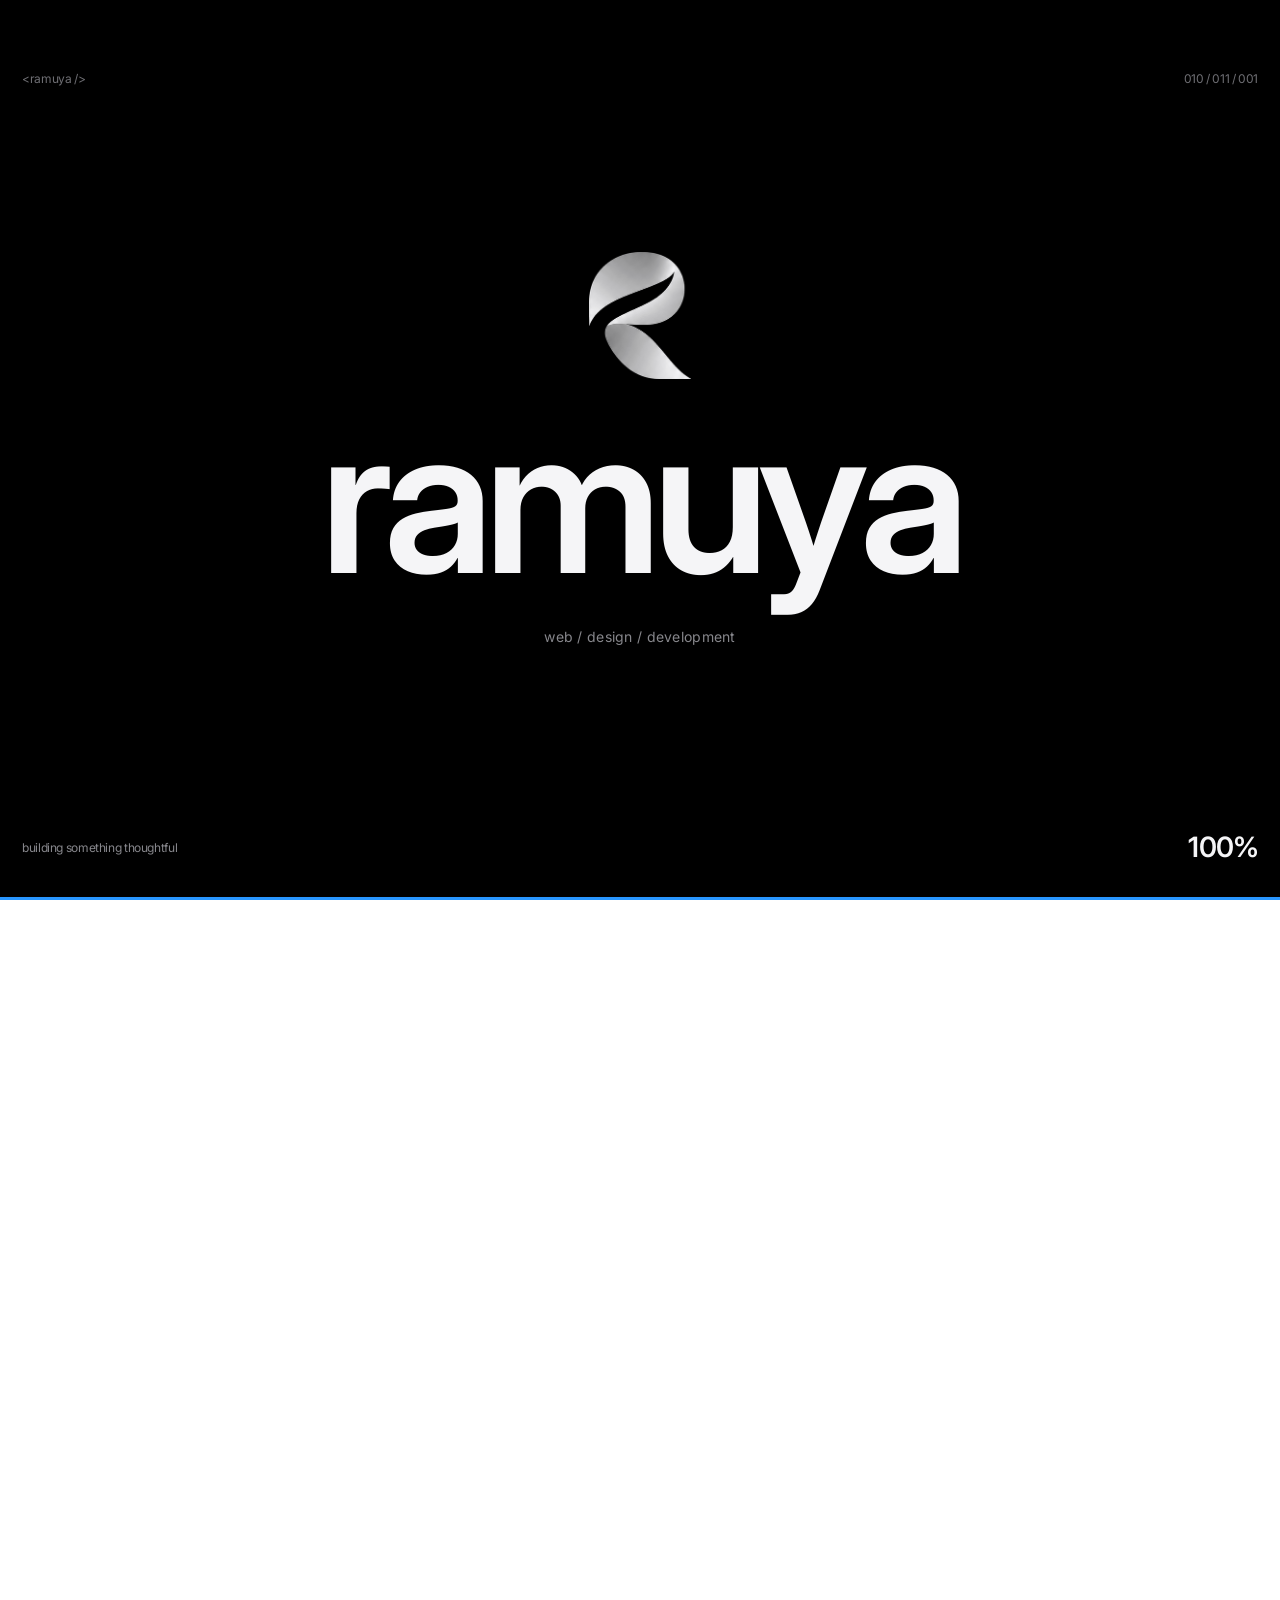
==== about.html @ 0b3c4e21 "Initial commit - RAMUYA" ====
<!DOCTYPE html>
<html lang="id">
<head>
  <meta charset="UTF-8">
  <meta name="viewport" content="width=device-width, initial-scale=1.0">
  <meta name="description" content="Ramuya — freelance web design untuk brand yang ingin tampil hangat, modern, dan berkesan.">
  <title>About — Ramuya</title>
  <link rel="preconnect" href="https://fonts.googleapis.com">
  <link rel="preconnect" href="https://fonts.gstatic.com" crossorigin>
  <!-- Font utama: SF Pro (bawaan perangkat Apple). Inter dipakai sebagai pengganti di perangkat lain -->
  <link href="https://fonts.googleapis.com/css2?family=Inter:wght@400;500;600;700&display=swap" rel="stylesheet">
  <link rel="stylesheet" href="assets/css/style.css">

  <!-- Brand icons + info untuk Google / media sosial -->
  <link rel="icon" href="assets/images/favicon.ico" sizes="48x48">
  <link rel="icon" type="image/png" sizes="48x48" href="assets/images/favicon-48.png">
  <link rel="icon" type="image/png" sizes="96x96" href="assets/images/favicon-96.png">
  <link rel="icon" type="image/png" sizes="192x192" href="assets/images/favicon-192.png">
  <link rel="apple-touch-icon" href="assets/images/apple-touch-icon.png">
  <meta name="theme-color" content="#000000">
  <meta property="og:site_name" content="Ramuya">
  <meta property="og:type" content="website">
  <meta property="og:image" content="https://ramuya.com/assets/images/ramuya-logo.png">
  <script type="application/ld+json">
  {
    "@context": "https://schema.org",
    "@type": "Organization",
    "name": "Ramuya",
    "url": "https://ramuya.com/",
    "logo": "https://ramuya.com/assets/images/ramuya-logo.png"
  }
  </script>
  <script src="assets/js/intro-check.js"></script>
</head>
<body>
  <header class="site-header">
    <div class="header-bar">
      <a class="logo" href="index.html" aria-label="Ramuya — home">
        <img class="logo-dark" src="assets/images/logo-lockup-dark.png" alt="Ramuya" width="305" height="96">
        <img class="logo-light" src="assets/images/logo-lockup-light.png" alt="" aria-hidden="true" width="305" height="96">
      </a>
      <nav class="nav">
        <a href="index.html">Home</a>
        <a href="services.html">Services</a>
        <a href="work.html">Work</a>
        <a href="about.html" class="active">About</a>
        <a href="contact.html">Contact</a>
        <a class="nav-cta" href="contact.html" data-whatsapp><span>Let's talk</span><i>→</i></a>
      </nav>
      <button class="menu-toggle" aria-label="Buka menu" aria-expanded="false"><span></span><span></span></button>
    </div>
  </header>

  <main>
    <section class="page-hero">
      <p class="eyebrow">about ramuya / notes</p>
      <h1 class="page-title">Design with<br><span class="grad">good energy.</span></h1>
      <p class="page-lead">Ramuya is the independent creative practice of Novan Mirza Arana Putro, focused on warm, expressive websites for small businesses, creators and ambitious ideas.</p>
    </section>

    <section class="product-strip" aria-label="Selected products">
      <div class="strip-row" data-dir="-1"><figure class="device browser "><div class="browser-bar"><i></i><i></i><i></i></div><img src="assets/images/nusatrail_desktop.png" alt="Nusa Trail" width="1901" height="923" onerror="this.closest('.device') ? this.closest('.device').remove() : this.remove()"></figure><figure class="device browser "><div class="browser-bar"><i></i><i></i><i></i></div><img src="assets/images/enviora_desktop.png" alt="Enviora" width="1897" height="927" onerror="this.closest('.device') ? this.closest('.device').remove() : this.remove()"></figure><figure class="device browser "><div class="browser-bar"><i></i><i></i><i></i></div><img src="assets/images/gracie_desktop.png" alt="Gracie Efata House" width="1901" height="925" onerror="this.closest('.device') ? this.closest('.device').remove() : this.remove()"></figure><figure class="device browser "><div class="browser-bar"><i></i><i></i><i></i></div><img src="assets/images/nusatrail_desktop.png" alt="Nusa Trail" width="1901" height="923" onerror="this.closest('.device') ? this.closest('.device').remove() : this.remove()"></figure><figure class="device browser "><div class="browser-bar"><i></i><i></i><i></i></div><img src="assets/images/enviora_desktop.png" alt="Enviora" width="1897" height="927" onerror="this.closest('.device') ? this.closest('.device').remove() : this.remove()"></figure><figure class="device browser "><div class="browser-bar"><i></i><i></i><i></i></div><img src="assets/images/gracie_desktop.png" alt="Gracie Efata House" width="1901" height="925" onerror="this.closest('.device') ? this.closest('.device').remove() : this.remove()"></figure></div>
      <div class="strip-row" data-dir="1"><figure class="device browser "><div class="browser-bar"><i></i><i></i><i></i></div><img src="assets/images/gracie_desktop.png" alt="Gracie Efata House" width="1901" height="925" onerror="this.closest('.device') ? this.closest('.device').remove() : this.remove()"></figure><figure class="device browser "><div class="browser-bar"><i></i><i></i><i></i></div><img src="assets/images/enviora_desktop.png" alt="Enviora" width="1897" height="927" onerror="this.closest('.device') ? this.closest('.device').remove() : this.remove()"></figure><figure class="device browser "><div class="browser-bar"><i></i><i></i><i></i></div><img src="assets/images/nusatrail_desktop.png" alt="Nusa Trail" width="1901" height="923" onerror="this.closest('.device') ? this.closest('.device').remove() : this.remove()"></figure><figure class="device browser "><div class="browser-bar"><i></i><i></i><i></i></div><img src="assets/images/gracie_desktop.png" alt="Gracie Efata House" width="1901" height="925" onerror="this.closest('.device') ? this.closest('.device').remove() : this.remove()"></figure><figure class="device browser "><div class="browser-bar"><i></i><i></i><i></i></div><img src="assets/images/enviora_desktop.png" alt="Enviora" width="1897" height="927" onerror="this.closest('.device') ? this.closest('.device').remove() : this.remove()"></figure><figure class="device browser "><div class="browser-bar"><i></i><i></i><i></i></div><img src="assets/images/nusatrail_desktop.png" alt="Nusa Trail" width="1901" height="923" onerror="this.closest('.device') ? this.closest('.device').remove() : this.remove()"></figure></div>
    </section>

    <section class="section about-story">
      <div class="about-photo reveal">
        <div class="portrait-placeholder"><span>R</span><small>creative practice<br>from Indonesia</small></div>
      </div>
      <div class="about-copy">
        <p class="eyebrow">01 / my philosophy</p>
        <h2 class="title">Soft doesn't mean<br><span class="grad">forgettable.</span></h2>
        <p data-split>I like websites with breathing room, beautiful type, tiny surprises and movement that has a reason to exist.</p>
        <p data-split>My work sits somewhere between editorial design and digital product — polished enough to feel premium, warm enough to feel personal.</p>
        <div class="signature">ramuya</div>
      </div>
    </section>

    <section class="section values">
      <h2 class="title center reveal">02 / little principles</h2>
      <div class="values-grid">
        <div class="value reveal"><span>01</span><h3>Less noise.</h3><p>Every element earns its place.</p></div>
        <div class="value reveal"><span>02</span><h3>More feeling.</h3><p>Design should create a tiny emotional reaction.</p></div>
        <div class="value reveal"><span>03</span><h3>Move with purpose.</h3><p>Animation should guide, surprise and delight.</p></div>
        <div class="value reveal"><span>04</span><h3>Stay human.</h3><p>Clear communication beats empty buzzwords.</p></div>
      </div>
    </section>

    <section class="ambient-section scene" data-scene="ambient">
      <div class="ambient-copy">
        <span class="eyebrow">a little more ramuya</span>
        <h2 class="title" data-split>Beautiful things<br><span class="grad">take a little movement.</span></h2>
      </div>
      <div class="ambient-stage">
        <div class="phone3d"><figure class="device phone "><img src="assets/images/nusatrail_mobile.jpeg" alt="Nusa Trail mobile" width="852" height="1599" onerror="this.closest('.device') ? this.closest('.device').remove() : this.remove()"></figure></div>
        <span class="chip chip-a">thoughtful</span><span class="chip chip-b">playful</span><span class="chip chip-c">made with care</span>
      </div>
    </section>
    <section class="cta-section">
      <p class="eyebrow">nice to meet you</p>
      <h2 class="cta-title" data-split>Have something<br><span class="grad">in mind?</span></h2>
      <a href="contact.html" data-whatsapp class="btn btn-dark">Say hello</a>
    </section>
  </main>

  <footer class="site-footer">
    <div class="footer-inner">
      <p class="footer-note">Thoughtful websites for brands, people, and ideas with something to say.</p>
      <div class="footer-cols">
        <div class="footer-column"><span class="footer-label">Explore</span><a href="index.html">Home</a><a href="services.html">Services</a><a href="work.html">Work</a><a href="about.html">About</a><a href="contact.html">Contact</a></div>
        <div class="footer-column"><span class="footer-label">Services</span><a href="services.html">Web Design</a><a href="services.html">Web Development</a><a href="services.html">Landing Pages</a><a href="services.html">UI/UX Direction</a></div>
        <div class="footer-column"><span class="footer-label">Say hello</span><a href="mailto:ramuya2026@gmail.com">ramuya2026@gmail.com</a><span>Bali, Indonesia</span><span>Working worldwide</span></div>
        <div class="footer-column"><span class="footer-label">Follow</span>
          <a href="https://www.instagram.com/ramuya.official/" target="_blank" rel="noopener">Instagram</a>
          <a href="https://www.linkedin.com/search/results/all/?keywords=Novan%20Mirza%20Arana%20Putro" target="_blank" rel="noopener">LinkedIn</a>
          <a href="https://github.com/NovanArana" target="_blank" rel="noopener">GitHub</a></div>
      </div>
      <div class="footer-bottom"><span>© 2026 Ramuya. All rights reserved.</span><span>made with intention · and a little code</span></div>
    </div>
  </footer>

  <script src="assets/js/vendor/gsap.min.js"></script>
  <script src="assets/js/vendor/ScrollTrigger.min.js"></script>
  <script src="assets/js/vendor/lenis.min.js"></script>
  <script src="assets/js/main.js"></script>
  <script src="assets/js/smooth-scroll.js"></script>
  <script src="assets/js/intro.js"></script>
  <script src="assets/js/motion.js"></script>
  <script src="assets/js/scroll-story.js"></script>
</body>
</html>
---- assets/css/style.css ----
/* =====================================================================
   RAMUYA — gaya "halaman produk Apple"
   =====================================================================
   Daftar isi
     1. Variabel (warna & font)         8. Scene beranda: hero, services, work, quote
     2. Dasar & tipografi               9. Scene bersama: ambient, cta, process (+ paket di akhir file)
     3. Tombol & link                  10. Halaman dalam: Services, Work, About, Contact
     4. Header & menu mobile           11. Halaman proyek
     5. Preloader                      12. Footer
     6. Mockup perangkat (device)      13. Animasi bantu & responsif
     7. Kerangka scene

   PALET (sama seperti halaman iPhone Apple)
     Putih #ffffff · abu terang #f5f5f7 · hitam #000000 / #1d1d1f
     Biru tombol #0071e3 · biru link #0066cc · biru terang (latar gelap) #2997ff
     Gradien khas untuk kata penting: biru → ungu → oranye (.grad)

   FONT
     SF Pro (font bawaan perangkat Apple). Di perangkat lain otomatis memakai Inter.
   ===================================================================== */


/* ---------------------------------------------------------------------
   1. VARIABEL
   --------------------------------------------------------------------- */
:root{
  --white:#ffffff;
  --gray:#f5f5f7;
  --gray-2:#e8e8ed;
  --line:#d2d2d7;
  --ink:#1d1d1f;             /* teks & judul di latar terang */
  --muted:#6e6e73;           /* teks pendukung */
  --black:#000000;
  --dark:#161617;            /* kartu di latar gelap */

  --blue:#0071e3;            /* tombol utama */
  --blue-hover:#0077ed;
  --link:#0066cc;            /* link teks */
  --blue-light:#2997ff;      /* link di latar gelap */

  --grad:linear-gradient(90deg,#2997ff 0%,#a259ff 52%,#ff7a45 100%);

  --font:-apple-system,BlinkMacSystemFont,"SF Pro Display","SF Pro Text","Inter","Helvetica Neue",Helvetica,Arial,sans-serif;

  --pad:max(22px,calc((100vw - 1240px) / 2));    /* margin kiri-kanan: konten maksimal 1240px, di tengah */
  --radius:28px;
  --ease:cubic-bezier(.16,1,.3,1);
}


/* ---------------------------------------------------------------------
   2. DASAR & TIPOGRAFI
   --------------------------------------------------------------------- */
*{box-sizing:border-box}
html{scroll-behavior:smooth}
html.story-on{scroll-behavior:auto}

body{margin:0;background:var(--white);color:var(--ink);font:400 17px/1.47 var(--font);letter-spacing:-.022em;
  -webkit-font-smoothing:antialiased;overflow-x:clip}
::selection{background:var(--blue);color:#fff}
a{color:inherit;text-decoration:none;-webkit-tap-highlight-color:transparent}
img{max-width:100%}
body.loader-active,body.nav-open{overflow:hidden!important}

.eyebrow,.mini-label{display:block;margin:0;font-size:14px;font-weight:600;letter-spacing:-.01em;color:var(--muted)}
.title,.page-title,.statement,.scene-title,.cta-title,.hero-title{margin:0;font-weight:600;color:var(--ink);letter-spacing:-.035em;line-height:1.04}
.title{font-size:clamp(2.4rem,5.2vw,4.5rem)}
.page-title{font-size:clamp(3rem,7.6vw,6.5rem)}
.scene-title{font-size:clamp(2.2rem,4.6vw,3.8rem)}
.center{text-align:center}

/* Kata bergradien (biru → ungu → oranye) */
.grad{background:var(--grad);-webkit-background-clip:text;background-clip:text;-webkit-text-fill-color:transparent;color:transparent}
.grad .word-in,.grad.word-in{background:var(--grad);-webkit-background-clip:text;background-clip:text;-webkit-text-fill-color:transparent}

/* Pemecah kata (dibuat oleh scroll-story.js) */
.word{display:inline-block}
.word-in{display:inline-block;will-change:transform}
.is-mask .word{overflow:hidden;vertical-align:top;padding-bottom:.12em;margin-bottom:-.12em}

.section{padding:100px var(--pad)}
.page-lead{max-width:640px;margin:22px auto 0;font-size:clamp(1.1rem,1.6vw,1.4rem);line-height:1.4;color:var(--muted);letter-spacing:-.016em}


/* ---------------------------------------------------------------------
   3. TOMBOL & LINK
   --------------------------------------------------------------------- */
.btn{display:inline-flex;align-items:center;justify-content:center;padding:12px 24px;border:1px solid var(--blue);border-radius:980px;
  background:transparent;color:var(--blue);font:400 17px/1.2 var(--font);letter-spacing:-.022em;cursor:pointer;
  transition:background .3s,color .3s,border-color .3s}
.btn:hover{background:var(--blue);color:#fff}
.btn-dark{background:var(--blue);border-color:var(--blue);color:#fff}
.btn-dark:hover{background:var(--blue-hover);border-color:var(--blue-hover)}

.text-link{display:inline-flex;align-items:center;gap:4px;font-size:17px;color:var(--link);letter-spacing:-.022em}
.text-link:after{content:"›";font-size:1.25em;line-height:1;transition:transform .3s var(--ease)}
.text-link:hover{text-decoration:underline}
.text-link:hover:after{transform:translateX(3px)}
.scene-hero .hero-statement .text-link,.scene-services .text-link{color:var(--blue-light)}


/* ---------------------------------------------------------------------
   4. HEADER — navbar melayang (pill) bergaya kaca
   - Logo asli (2 versi: gelap & terang) bertukar otomatis mengikuti latar
   - Penanda "pill" mengikuti link yang di-hover (digerakkan GSAP, motion.js)
   - Mengecil saat scroll; tema gelap/terang diatur scroll-story.js (class .on-dark)
   --------------------------------------------------------------------- */
.site-header{position:fixed;top:0;left:0;right:0;z-index:900;display:flex;justify-content:center;padding-top:14px;pointer-events:none}
.header-bar{position:relative;isolation:isolate;pointer-events:auto;display:flex;align-items:center;justify-content:space-between;gap:34px;
  width:min(1040px,calc(100vw - 32px));height:58px;padding:0 10px 0 24px;border-radius:980px;
  transition:width .7s var(--ease),height .7s var(--ease)}
.header-bar:before{content:"";position:absolute;inset:0;z-index:-1;border-radius:inherit;background:rgba(255,255,255,.72);
  -webkit-backdrop-filter:saturate(180%) blur(24px);backdrop-filter:saturate(180%) blur(24px);
  box-shadow:0 0 0 1px rgba(0,0,0,.06),0 14px 44px -14px rgba(0,0,0,.2);transition:background .5s,box-shadow .5s}
.header-bar.is-compact{width:min(840px,calc(100vw - 32px));height:50px}
.on-dark .header-bar:before{background:rgba(28,28,30,.62);box-shadow:0 0 0 1px rgba(255,255,255,.12),0 14px 44px -14px rgba(0,0,0,.7)}

.logo{position:relative;display:block;flex:none;height:28px}
.logo img{display:block;height:100%;width:auto;transition:opacity .45s}
.logo .logo-light{position:absolute;left:0;top:0;opacity:0}
.on-dark .logo-dark{opacity:0}
.on-dark .logo-light{opacity:1}

.nav{position:relative;display:flex;align-items:center;gap:2px}
.nav a:not(.nav-cta){position:relative;z-index:1;padding:8px 16px;font-size:14px;font-weight:500;letter-spacing:-.01em;color:var(--ink);opacity:.68;transition:opacity .3s,color .5s}
.nav a:not(.nav-cta):hover,.nav a.active{opacity:1}
.on-dark .nav a:not(.nav-cta){color:#f5f5f7}
.nav-pill{position:absolute;left:0;top:0;z-index:0;border-radius:980px;background:rgba(0,0,0,.07);opacity:0;pointer-events:none;transition:background .5s}
.on-dark .nav-pill{background:rgba(255,255,255,.14)}
.nav .nav-cta{display:inline-flex;align-items:center;gap:8px;margin-left:12px;padding:10px 18px 10px 20px;border-radius:980px;background:var(--ink);color:#fff;
  font-size:14px;font-weight:500;letter-spacing:-.01em;transition:background .4s,color .4s}
.nav .nav-cta i{display:inline-block;font-style:normal;transition:transform .4s var(--ease)}
.nav .nav-cta:hover{background:var(--blue)}
.nav .nav-cta:hover i{transform:translateX(4px)}
.on-dark .nav .nav-cta{background:#fff;color:#000}
.on-dark .nav .nav-cta:hover{background:var(--blue);color:#fff}

.menu-toggle{display:none;width:44px;height:44px;border:0;background:none;cursor:pointer}
.menu-toggle span{display:block;width:20px;height:1.5px;margin:6px auto;background:var(--ink);transition:transform .4s var(--ease),background .4s}
.on-dark .menu-toggle span{background:#f5f5f7}


/* ---------------------------------------------------------------------
   5. PRELOADER (markup dibuat intro.js; animasi oleh GSAP)
   --------------------------------------------------------------------- */
html[data-intro="on"] body > *:not(.cinematic-loader):not(script){visibility:hidden}

.cinematic-loader{position:fixed;inset:0;z-index:999999;width:100vw;height:100dvh;overflow:hidden;display:grid;place-items:center;background:var(--black);color:#f5f5f7}
.loader-center{position:absolute;inset:0;display:flex;flex-direction:column;align-items:center;justify-content:center;text-align:center}
.loader-word{display:flex;justify-content:center;width:max-content;white-space:nowrap;font-size:clamp(4rem,16vw,13rem);font-weight:600;line-height:1;letter-spacing:-.05em}
.loader-word .letter{display:inline-block;opacity:0}
.loader-sub{margin-top:26px;font-size:14px;letter-spacing:.02em;color:#86868b}
.loader-code{position:absolute;top:70px;font-size:12px;color:#6e6e73}
.code-a{left:var(--pad)}
.code-b{right:var(--pad)}
.loader-bottom{position:absolute;left:var(--pad);right:var(--pad);bottom:32px;z-index:4;display:flex;justify-content:space-between;align-items:center;font-size:12px;color:#86868b}
.loader-bottom strong{font-size:28px;font-weight:600;color:#f5f5f7;letter-spacing:-.03em}
.loader-bottom strong i{font-style:normal}
.loader-progress{position:absolute;left:0;right:0;bottom:0;height:3px;background:rgba(255,255,255,.12)}
.loader-progress span{display:block;width:0;height:100%;background:var(--blue-light)}

/* Transisi pindah halaman (digerakkan GSAP di motion.js) */
.page-wipe{position:fixed;left:0;right:0;top:100%;height:100%;z-index:9999;display:grid;place-items:center;background:var(--black);pointer-events:none}
.page-wipe span{font-size:clamp(2.6rem,7vw,5.5rem);font-weight:600;letter-spacing:-.05em;color:#f5f5f7}
html.vz-arriving body:before{content:"";position:fixed;inset:0;z-index:9998;background:var(--black)}


/* ---------------------------------------------------------------------
   6. MOCKUP PERANGKAT (produk jadi)
   --------------------------------------------------------------------- */
.device{position:absolute;margin:0}
.browser{overflow:hidden;background:#fff;border-radius:14px;box-shadow:0 0 0 1px rgba(0,0,0,.12),0 40px 80px -30px rgba(0,0,0,.45)}
.browser-bar{display:flex;align-items:center;gap:6px;height:26px;padding:0 12px;background:#ececee;font-size:10px;color:#86868b;white-space:nowrap;overflow:hidden}
.browser-bar i{flex:none;width:8px;height:8px;border-radius:50%;background:#c7c7cc}
.browser-bar span{margin-left:10px}
.browser img{display:block;width:100%;height:auto}
.phone{padding:6px;background:#1d1d1f;border-radius:34px;box-shadow:0 0 0 1.5px #3a3a3c,0 40px 80px -30px rgba(0,0,0,.6)}
.phone img{display:block;width:100%;height:auto;border-radius:28px}


/* ---------------------------------------------------------------------
   7. KERANGKA SCENE (aktif saat <html class="story-on">)
   Tanpa itu, semua scene tampil sebagai bagian biasa yang ditumpuk ke bawah.
   --------------------------------------------------------------------- */
.scene{position:relative}
.story-on .scene{height:100vh;height:100svh;overflow:hidden}
.scene-head{display:flex;justify-content:space-between;align-items:flex-end;gap:20px;padding:84px var(--pad) 0}
.scene-head .eyebrow{margin-bottom:6px}


/* ---------------------------------------------------------------------
   8. SCENE BERANDA
   --------------------------------------------------------------------- */

/* ---- Hero: teks di kiri, mockup produk jadi di kanan ---- */
.scene-hero{background:var(--white);display:grid;grid-template-columns:minmax(0,.95fr) minmax(0,1.05fr);align-items:center;gap:2vw;padding:96px var(--pad) 24px}
.hero-copy-wrap{position:relative;z-index:3;text-align:left;container-type:inline-size}   /* cqw = lebar kolom teks, supaya judul tidak patah baris */
.hero-copy-wrap .eyebrow{color:#bf4800}
.hero-title{margin:14px 0 0;font-size:clamp(2.4rem,min(12.4cqw,11vh),6rem);letter-spacing:-.045em;line-height:1.02}
.hero-title .line{display:block}
.hero-sub{max-width:520px;margin:22px 0 0;font-size:clamp(1.05rem,1.4vw,1.3rem);line-height:1.4;color:var(--muted);letter-spacing:-.016em}
.hero-actions{display:flex;align-items:center;gap:26px;margin-top:30px}

.hero-stage{position:relative;z-index:2;height:min(68vh,640px)}
.dv-right{width:50%;right:0;top:0;z-index:1}
.dv-left{width:46%;left:0;top:47%;z-index:1}
.dv-main{width:68%;left:17%;top:17%;z-index:3}
.dv-phone-1{width:15%;left:4%;top:60%;z-index:4}
.dv-phone-2{width:14%;right:4%;top:64%;z-index:4}

.hero-dim{display:none}
.story-on .hero-dim{display:block;position:absolute;inset:0;z-index:5;background:var(--black);opacity:0;pointer-events:none}
.hero-statement{grid-column:1 / -1;padding:90px 0;background:var(--black);color:#f5f5f7;text-align:center}
.story-on .hero-statement{position:absolute;inset:0;z-index:6;display:flex;flex-direction:column;align-items:center;justify-content:center;background:none;visibility:hidden}
.hero-statement .eyebrow{color:#86868b}
.statement{margin:14px 0 0;font-size:clamp(3rem,8vw,7rem);letter-spacing:-.045em;color:#f5f5f7}
.statement-sub{max-width:600px;margin:26px auto 22px;font-size:clamp(1.05rem,1.6vw,1.4rem);line-height:1.4;color:#a1a1a6;letter-spacing:-.016em}

/* ---- Ticker ---- */
.marquee-section{position:relative;z-index:2;overflow:hidden;margin-top:-1px;background:var(--black)}   /* -1px: menutup celah sub-piksel dengan bagian hitam di atasnya */
.marquee{white-space:nowrap;padding:34px 0;font-size:clamp(2.4rem,5vw,4.4rem);font-weight:600;letter-spacing:-.04em;color:#3a3a3c}
.marquee div{display:inline-block}
html:not(.story-on) .marquee div{animation:marquee 30s linear infinite}
.marquee i{margin:0 .4em;font-style:normal;color:var(--blue-light)}

/* ---- Services: kartu bergeser horizontal ---- */
.scene-services{background:var(--black);color:#f5f5f7}
.scene-services .scene-title{color:#f5f5f7}
.story-on .scene-services{display:flex;flex-direction:column}
.h-track{display:flex;gap:22px;padding:34px var(--pad) 28px;overflow-x:auto}
.story-on .h-track{flex:1;overflow:visible;width:max-content;padding-bottom:20px;will-change:transform}
.h-card{position:relative;overflow:hidden;flex:0 0 min(78vw,520px);min-height:420px;padding:34px 34px 0;border-radius:var(--radius);background:var(--dark);color:#f5f5f7;
  display:flex;flex-direction:column;isolation:isolate}
.story-on .h-card{height:100%;min-height:0}
.h-card:before{content:"";position:absolute;inset:0;z-index:-1;opacity:.9;transition:opacity .5s}
.c-blue:before{background:radial-gradient(120% 80% at 100% 0%,rgba(41,151,255,.55),transparent 60%)}
.c-purple:before{background:radial-gradient(120% 80% at 100% 0%,rgba(162,89,255,.55),transparent 60%)}
.c-orange:before{background:radial-gradient(120% 80% at 100% 0%,rgba(255,122,69,.5),transparent 60%)}
.c-green:before{background:radial-gradient(120% 80% at 100% 0%,rgba(52,199,89,.45),transparent 60%)}
.h-card .num{font-size:14px;font-weight:600;color:#86868b}
.h-card h3{margin:10px 0 12px;font-size:clamp(2rem,3.4vw,3rem);font-weight:600;letter-spacing:-.035em;line-height:1.05}
.h-card p{max-width:380px;margin:0;font-size:17px;line-height:1.4;color:#a1a1a6}
.h-img{position:absolute;right:-8%;bottom:-6%;width:78%;height:auto;border-radius:18px 0 0 0;box-shadow:0 30px 60px -20px rgba(0,0,0,.7)}
.h-portrait{width:46%;right:8%;border-radius:18px 18px 0 0}
.h-card:hover:before{opacity:1}
.h-progress{display:none}
.story-on .h-progress{display:block;height:3px;margin:0 var(--pad) 32px;background:#2c2c2e;border-radius:3px;overflow:hidden}
.h-progress span{display:block;height:100%;background:#f5f5f7;transform:scaleX(0);transform-origin:0 50%}

/* ---- Work: proyek berganti satu per satu ---- */
.scene-work{background:var(--gray)}
.work-copy,.work-visuals{position:relative}
.work-text{padding:40px var(--pad) 10px}
.work-index{font-size:14px;font-weight:600;color:var(--muted)}
.work-text h2{margin:8px 0 6px;font-size:clamp(2.6rem,5.6vw,5rem);font-weight:600;letter-spacing:-.04em;line-height:1.02}
.work-text p{margin:0 0 14px;font-size:clamp(1.05rem,1.5vw,1.3rem);color:var(--muted)}
.work-visual{position:relative;margin:0 var(--pad) 50px;height:420px}
.fallback{position:absolute;inset:0;border-radius:var(--radius);display:grid;place-items:center;font-size:clamp(3rem,10vw,8rem);font-weight:600;letter-spacing:-.05em;color:#fff}
.work-visual .device ~ .fallback{display:none}          /* tampil hanya kalau gambar proyek tidak ada */
.g-blue{background:linear-gradient(135deg,#2997ff,#5e5ce6)}
.g-green{background:linear-gradient(135deg,#34c759,#00a3a3)}
.g-orange{background:linear-gradient(135deg,#ff9f0a,#ff453a)}
.g-purple{background:linear-gradient(135deg,#bf5af2,#ff375f)}
.wv-desk{width:min(64vw,880px,calc((100svh - 476px) * 2.05));left:0;right:0;margin:0 auto;top:0}   /* lebar ikut tinggi layar: mockup tidak pernah melewati batas bawah */
.wv-phone{width:min(12vw,170px,calc((100svh - 476px) * .42));left:calc(50% - min(34vw,470px));top:auto;bottom:0}
.work-dots{display:flex;gap:8px;justify-content:center;padding-bottom:30px}
.work-dots i{width:8px;height:8px;border-radius:8px;background:#c7c7cc;transition:background .3s,width .3s}
.work-dots i.on{width:28px;background:var(--ink)}

.story-on .work-copy{position:absolute;left:0;right:0;top:120px;height:230px}
.story-on .work-text{position:absolute;left:0;right:0;top:0;opacity:0;visibility:hidden}
.story-on .work-visuals{position:absolute;left:0;right:0;top:340px;bottom:110px}   /* bottom = jarak ke batas bawah scene (ke section Good design) */
.story-on .work-visual{position:absolute;inset:0;margin:0;height:auto;opacity:0}
.story-on .work-dots{position:absolute;left:0;right:0;bottom:0;padding:0 0 28px}

/* ---- Quote ---- */
.scene-quote{background:var(--black);color:#f5f5f7}
.story-on .scene-quote{display:flex;align-items:center;justify-content:center}
.quote-inner{width:100%;padding:100px var(--pad);text-align:center}
.scene-quote blockquote{margin:0 auto;max-width:1100px;font-size:clamp(3rem,8vw,7.4rem);font-weight:600;letter-spacing:-.045em;line-height:1.02;color:#f5f5f7}


/* ---------------------------------------------------------------------
   9. SCENE BERSAMA
   --------------------------------------------------------------------- */
/* ---- Ambient: phone 3D + chip melayang ---- */
.ambient-section{display:grid;grid-template-columns:1fr 1fr;gap:5vw;align-items:center;padding:100px var(--pad);background:var(--black);color:#f5f5f7}
.story-on .ambient-section{padding-top:96px;padding-bottom:40px}
.ambient-section .title{color:#f5f5f7;margin-top:10px}
.ambient-stage{position:relative;height:min(62vh,560px);display:grid;place-items:center;perspective:1400px}
.phone3d{position:relative;width:min(21vw,250px);transform-style:preserve-3d}
.phone3d .device{position:relative}
.chip{position:absolute;padding:10px 18px;border-radius:980px;background:rgba(255,255,255,.12);backdrop-filter:blur(16px);-webkit-backdrop-filter:blur(16px);
  border:1px solid rgba(255,255,255,.18);font-size:15px;font-weight:500;color:#f5f5f7;white-space:nowrap}
.chip-a{top:12%;left:8%}
.chip-b{right:6%;top:34%}
.chip-c{bottom:12%;left:16%}

/* ---- CTA ---- */
.cta-section{padding:150px var(--pad) 130px;background:var(--white);text-align:center}
.cta-title{margin:12px 0 34px;font-size:clamp(3.2rem,9.5vw,9rem);letter-spacing:-.05em;line-height:1}
.cta-section .btn{font-size:19px;padding:14px 30px}

/* ---- Process (halaman Services) ---- */
.process{padding:100px var(--pad);background:var(--gray);text-align:center}
.story-on .process{display:flex;flex-direction:column;justify-content:center;padding-top:96px;padding-bottom:40px}
.process-head .title{margin-top:10px}
.process-grid{display:grid;grid-template-columns:repeat(4,1fr);gap:18px;margin-top:44px;text-align:left}
.process-card{min-height:250px;padding:28px;border-radius:var(--radius);background:var(--white);display:flex;flex-direction:column}
.process-card span{font-size:14px;font-weight:600;color:var(--muted)}
.process-card h3{margin:auto 0 8px;font-size:2rem;font-weight:600;letter-spacing:-.035em}
.process-card p{margin:0;font-size:15px;line-height:1.45;color:var(--muted)}


/* ---------------------------------------------------------------------
   10. HALAMAN DALAM
   --------------------------------------------------------------------- */
.page-hero{padding:150px var(--pad) 70px;text-align:center}
.page-hero .eyebrow{color:#bf4800}
.contact-hero{padding-bottom:20px}

/* Strip produk: dua baris mockup bergeser berlawanan arah saat scroll */
.product-strip{overflow:hidden;padding:20px 0 40px;background:var(--gray)}
.strip-row{display:flex;gap:22px;width:max-content;padding:11px var(--pad);will-change:transform}
.strip-row .device{position:relative;flex:0 0 min(34vw,460px)}

/* Services: kartu detail */
.service-detail{background:var(--white)}
.detail-list{display:grid;gap:18px;max-width:1040px;margin:0 auto}
.detail-card{padding:44px 48px;border-radius:var(--radius);background:var(--gray);display:grid;grid-template-columns:70px 1fr;column-gap:10px}
.detail-card .di-num{grid-row:1 / 4;font-size:14px;font-weight:600;color:var(--muted);padding-top:14px}
.detail-card h2{margin:0 0 12px;font-size:clamp(2rem,4vw,3.2rem);font-weight:600;letter-spacing:-.04em;line-height:1.05}
.detail-card p{max-width:560px;margin:0;font-size:clamp(1.05rem,1.5vw,1.25rem);line-height:1.45;color:var(--muted)}
.detail-card ul{display:flex;flex-wrap:wrap;gap:8px;margin:22px 0 0;padding:0;list-style:none}
.detail-card li{padding:7px 14px;border-radius:980px;background:var(--white);font-size:14px;color:var(--ink)}

/* Work: filter + grid kartu */
.portfolio{padding-top:30px}
.portfolio-filter{display:flex;flex-wrap:wrap;justify-content:center;gap:10px;margin-bottom:46px}
.portfolio-filter button{padding:9px 20px;border:0;border-radius:980px;background:var(--gray);cursor:pointer;font:400 15px var(--font);letter-spacing:-.016em;color:var(--ink);transition:background .3s,color .3s}
.portfolio-filter button:hover{background:var(--gray-2)}
.portfolio-filter button.active{background:var(--ink);color:#fff}
.work-grid{display:grid;grid-template-columns:1fr 1fr;gap:34px 22px}
.work-item{display:block}
.work-media{position:relative;overflow:hidden;aspect-ratio:4 / 3;border-radius:var(--radius);display:grid;place-items:center}
.work-media img{position:absolute;inset:0;width:100%;height:100%;object-fit:cover;object-position:top center}
.work-media img + .project-word{display:none}
.project-word{font-size:clamp(3rem,8vw,7rem);font-weight:600;letter-spacing:-.05em;color:#fff}
.work-caption{display:flex;justify-content:space-between;align-items:baseline;gap:14px;padding:14px 6px 0}
.work-name{font-size:21px;font-weight:600;letter-spacing:-.03em}
.work-type{font-size:15px;color:var(--muted);text-align:right}
.work-item.is-hidden{display:none}

/* About */
.about-story{display:grid;grid-template-columns:.9fr 1.1fr;gap:6vw;align-items:center}
.portrait-placeholder{position:relative;display:grid;place-items:center;aspect-ratio:4 / 5;border-radius:var(--radius);overflow:hidden;
  background:linear-gradient(135deg,#2997ff,#a259ff 55%,#ff7a45)}
.portrait-placeholder span{font-size:clamp(7rem,16vw,13rem);font-weight:600;letter-spacing:-.06em;color:rgba(255,255,255,.95)}
.portrait-placeholder small{position:absolute;left:24px;bottom:22px;font-size:13px;line-height:1.4;color:rgba(255,255,255,.85)}
.about-copy .title{margin:10px 0 24px}
.about-copy p:not(.eyebrow){max-width:520px;font-size:clamp(1.1rem,1.6vw,1.35rem);line-height:1.45;color:var(--muted)}
.signature{margin-top:30px;font-size:2rem;font-weight:600;letter-spacing:-.05em}
.values{background:var(--gray)}
.values .title{margin-bottom:40px}
.values-grid{display:grid;grid-template-columns:repeat(4,1fr);gap:18px}
.value{min-height:240px;padding:28px;border-radius:var(--radius);background:var(--white);display:flex;flex-direction:column}
.value span{font-size:14px;font-weight:600;color:var(--muted)}
.value h3{margin:auto 0 8px;font-size:1.9rem;font-weight:600;letter-spacing:-.035em;line-height:1.08}
.value p{margin:0;font-size:15px;color:var(--muted)}

/* Contact */
.contact-wrap{display:grid;grid-template-columns:1.3fr .7fr;gap:30px;align-items:start;padding-top:50px}
.contact-form{display:flex;flex-direction:column;gap:22px;padding:40px;border-radius:var(--radius);background:var(--gray)}
.contact-form label{font-size:14px;font-weight:600;color:var(--muted)}
.contact-form input,.contact-form textarea,.contact-form select{display:block;width:100%;margin-top:8px;padding:14px 16px;border:1px solid transparent;border-radius:14px;outline:0;
  background:var(--white);font:400 17px var(--font);letter-spacing:-.022em;color:var(--ink);transition:border-color .3s,box-shadow .3s}
.contact-form textarea{min-height:140px;resize:vertical}
.contact-form input:focus,.contact-form textarea:focus,.contact-form select:focus{border-color:var(--blue);box-shadow:0 0 0 4px rgba(0,113,227,.18)}
.contact-form .btn{align-self:flex-start}
.contact-form button[disabled]{opacity:.55;cursor:wait}
.form-status{min-height:20px;font-size:14px;color:var(--ink)}
.form-status.is-error{color:#d70015}
.form-status a{color:var(--link);text-decoration:underline}
.contact-aside{display:flex;flex-direction:column;gap:18px}
.contact-aside>div{padding:26px 28px;border-radius:var(--radius);background:var(--gray)}
.contact-aside .mini-label{margin-bottom:6px}
.contact-aside a,.contact-aside p{margin:0;font-size:1.35rem;font-weight:600;letter-spacing:-.03em;line-height:1.3}
.contact-aside a{color:var(--link)}
.contact-aside a:hover{text-decoration:underline}
.contact-aside em{font-style:normal;color:var(--muted)}


/* ---------------------------------------------------------------------
   11. HALAMAN PROYEK
   --------------------------------------------------------------------- */
.project-hero{padding:150px var(--pad) 40px;text-align:center}
.project-hero .eyebrow{color:#bf4800}
.project-hero .hero-actions{margin-top:30px}
.project-info{display:grid;grid-template-columns:repeat(3,1fr);gap:0;max-width:880px;margin:54px auto 0;text-align:left;border-top:1px solid var(--line)}
.project-info>div{padding:20px 22px;border-right:1px solid var(--line)}
.project-info>div:last-child{border-right:0}
.project-info dt{margin-bottom:4px;font-size:13px;font-weight:600;color:var(--muted)}
.project-info dd{margin:0;font-size:17px;font-weight:500;letter-spacing:-.022em}

.project-preview{position:relative;height:min(52vw,720px);margin:10px var(--pad) 70px;background:var(--gray);border-radius:var(--radius);overflow:hidden}
.pv-desk{width:min(68%,860px);left:0;right:0;margin:0 auto;top:9%}
.pv-mob{width:min(15%,190px);right:8%;bottom:-8%}
.project-body{display:grid;grid-template-columns:.7fr 1.3fr;gap:5vw;padding-top:40px}
.project-detail-aside{font-size:14px;font-weight:600;line-height:1.7;color:var(--muted)}
.project-detail-copy .title{margin-bottom:26px}
.project-detail-copy p{max-width:640px;font-size:clamp(1.05rem,1.5vw,1.25rem);line-height:1.5;color:var(--muted)}
.project-detail-copy p strong{color:var(--ink)}
.project-highlights{display:grid;grid-template-columns:1fr 1fr;gap:14px;margin:32px 0 0;padding:0;list-style:none}
.project-highlights li{padding:24px;border-radius:22px;background:var(--gray);font-size:16px;line-height:1.4;color:var(--ink)}
.project-nav{display:flex;flex-wrap:wrap;justify-content:space-between;gap:14px;padding:30px var(--pad) 90px}


/* ---------------------------------------------------------------------
   12. FOOTER
   --------------------------------------------------------------------- */
.site-footer{background:var(--gray);color:var(--muted);font-size:12px;letter-spacing:-.01em;line-height:1.6}
.footer-inner{max-width:1024px;margin:0 auto;padding:30px 22px 22px}
.footer-note{margin:0 0 20px;padding-bottom:16px;border-bottom:1px solid var(--line);font-size:14px;color:var(--muted)}
.footer-cols{display:grid;grid-template-columns:repeat(4,1fr);gap:26px;padding-bottom:20px;border-bottom:1px solid var(--line)}
.footer-column{display:flex;flex-direction:column;gap:7px}
.footer-label{font-size:12px;font-weight:600;color:var(--ink)}
.footer-column a{color:var(--muted)}
.footer-column a:hover{color:var(--ink);text-decoration:underline}
.footer-bottom{display:flex;justify-content:space-between;gap:16px;padding-top:16px}


/* ---------------------------------------------------------------------
   13. ANIMASI BANTU & RESPONSIF
   --------------------------------------------------------------------- */
.reveal{opacity:1}
.story-on .reveal{opacity:0}                  /* .reveal dikendalikan GSAP (scrub) */
.cursor-label{position:fixed;left:0;top:0;z-index:9990;pointer-events:none;padding:10px 16px;border-radius:980px;background:var(--blue);color:#fff;
  font:500 14px/1 var(--font);opacity:0;white-space:nowrap}
.scroll-progress{position:fixed;top:0;left:0;right:0;height:3px;z-index:1000;background:var(--blue-light);transform:scaleX(0);transform-origin:0 50%;pointer-events:none}
@media(hover:none){.cursor-label{display:none}}
@keyframes marquee{to{transform:translateX(-50%)}}

@media(prefers-reduced-motion:reduce){
  *,*:before,*:after{animation-duration:.01ms!important;transition-duration:.01ms!important;scroll-behavior:auto!important}
}

@media(max-width:1000px){
  .project-preview{height:min(70vw,560px)}
  .process-grid,.values-grid{grid-template-columns:1fr 1fr}
  .footer-cols{grid-template-columns:1fr 1fr}
}

@media(max-width:850px){
  /* Menu layar penuh */
  /* Navbar mobile: pill + menu layar penuh */
  .header-bar{width:calc(100vw - 24px);height:54px;padding:0 6px 0 18px;gap:12px}
  .header-bar.is-compact{width:calc(100vw - 24px);height:50px}
  .logo{position:relative;z-index:30;height:24px}
  .menu-toggle{display:block;position:relative;z-index:30}
  .menu-toggle.open span:first-child{transform:translateY(3.8px) rotate(45deg)}
  .menu-toggle.open span:last-child{transform:translateY(-3.8px) rotate(-45deg)}
  .nav-pill{display:none}
  .nav{position:fixed;inset:0;width:100vw;height:100vh;height:100dvh;z-index:1;flex-direction:column;justify-content:center;align-items:flex-start;gap:14px;
    padding:90px 32px 40px;overflow-y:auto;background:#0b0b0c;
    transform:translateY(-100%);visibility:hidden;pointer-events:none;transition:transform .55s cubic-bezier(.77,0,.18,1),visibility 0s linear .55s}
  .nav.open{transform:translateY(0);visibility:visible;pointer-events:auto;transition:transform .55s cubic-bezier(.77,0,.18,1),visibility 0s}
  .nav a:not(.nav-cta){padding:0;font-size:2.6rem;font-weight:600;letter-spacing:-.04em;color:#f5f5f7;opacity:1}
  .nav .nav-cta{margin:14px 0 0;padding:14px 26px;font-size:1.1rem;background:#fff;color:#000}
  body.nav-open .logo-dark{opacity:0}
  body.nav-open .logo-light{opacity:1}
  body.nav-open .menu-toggle span{background:#f5f5f7}

  :root{--pad:22px;--radius:22px}
  .section{padding:64px var(--pad)}
  .page-hero{padding:110px var(--pad) 40px}
  .project-hero{padding:110px var(--pad) 30px}
  .scene-head{padding:78px var(--pad) 0}

  /* Hero: satu kolom — teks di atas, mockup di bawah */
  .scene-hero{grid-template-columns:1fr;grid-template-rows:auto 1fr;align-items:start;gap:14px;padding:86px var(--pad) 16px}
  .hero-sub{margin-top:14px;font-size:1rem}
  .hero-actions{gap:20px;margin-top:18px}
  .hero-stage{height:100%;min-height:200px}
  .dv-main{width:84%;left:8%;top:6%}
  .dv-left,.dv-right,.dv-phone-2{display:none}
  .dv-phone-1{width:24%;left:2%;top:42%}
  .hero-statement{padding:70px 0}

  /* Hero */

  /* Services / work */
  .h-card{flex-basis:80vw;min-height:380px;padding:26px 26px 0}
  .h-card h3{font-size:2rem}
  .story-on .work-copy{top:112px;height:200px}
  .work-text h2{font-size:2.6rem}
  .story-on .work-visuals{top:300px;bottom:110px}
  .wv-desk{width:90vw}
  .wv-phone{width:24vw;left:4vw}
  .story-on .wv-phone{top:auto;bottom:0}

  /* Code / ambient */
  .ambient-stage{height:min(44vh,360px)}
  .phone3d{width:42vw}
  .chip{font-size:13px;padding:8px 14px}

  /* Halaman dalam */
  .process-grid{grid-template-columns:1fr 1fr;gap:12px;margin-top:26px}
  .process-card{min-height:0;padding:20px}
  .story-on .process-card h3{font-size:1.4rem}
  .story-on .process-card p{font-size:12px}
  .detail-card{padding:30px 26px;grid-template-columns:1fr}
  .detail-card .di-num{grid-row:auto;padding:0 0 10px}
  .work-grid{grid-template-columns:1fr}
  .about-story{grid-template-columns:1fr}
  .values-grid{grid-template-columns:1fr 1fr;gap:12px}
  .value{min-height:180px;padding:22px}
  .contact-wrap{grid-template-columns:1fr}
  .contact-form{padding:26px}
  .project-info{grid-template-columns:1fr}
  .project-info>div{border-right:0;border-bottom:1px solid var(--line)}
  .project-body{grid-template-columns:1fr}
  .project-highlights{grid-template-columns:1fr}
  .project-preview{height:76vw}
  .pv-desk{width:92%}
  .pv-mob{width:28%;right:4%}
  .strip-row .device{flex-basis:72vw}
  .project-nav .btn{width:100%}
  .footer-bottom{flex-direction:column;gap:6px}
}

/* GSAP menggerakkan elemen-elemen ini langsung, jadi transition CSS dimatikan agar tidak "ngelag" */
.story-on .work-dots i{transition:none}
.story-on .h-card:before{transition:none}


/* ---------------------------------------------------------------------
   PAKET & SPECIAL OFFER
   --------------------------------------------------------------------- */
.packages{background:var(--white)}
.packages-head{text-align:center;margin-bottom:36px}
.packages-head .title{margin-top:10px}
.offer{display:flex;align-items:center;gap:20px;max-width:1000px;margin:0 auto 22px;padding:18px 20px 18px 24px;border-radius:980px;
  background:linear-gradient(90deg,rgba(41,151,255,.12),rgba(162,89,255,.12),rgba(255,122,69,.15))}
.offer-badge{flex:none;padding:6px 14px;border-radius:980px;background:var(--ink);color:#fff;font-size:13px;font-weight:600}
.offer p{flex:1;margin:0;font-size:16px;line-height:1.4}
.offer p strong{font-weight:600}
.offer .btn{flex:none;padding:10px 22px;font-size:15px}
.plans{display:grid;grid-template-columns:repeat(3,1fr);gap:18px;max-width:1100px;margin:0 auto}
.plan{position:relative;display:flex;flex-direction:column;padding:34px 30px 30px;border-radius:var(--radius);background:var(--gray)}
.plan-featured{background:var(--black);color:#f5f5f7}
.plan-badge{position:absolute;top:22px;right:22px;padding:5px 12px;border-radius:980px;background:var(--grad);color:#fff;font-size:12px;font-weight:600}
.plan h3{margin:0 0 8px;font-size:1.9rem;font-weight:600;letter-spacing:-.035em}
.plan-desc{margin:0 0 20px;font-size:16px;line-height:1.4;color:var(--muted)}
.plan-featured .plan-desc{color:#a1a1a6}
.plan-price{margin-bottom:20px;padding-bottom:20px;border-bottom:1px solid var(--line)}
.plan-featured .plan-price{border-color:#2c2c2e}
.plan-price small{display:block;font-size:13px;color:var(--muted)}
.plan-price strong{font-size:1.6rem;font-weight:600;letter-spacing:-.03em}
.plan-list{flex:1;margin:0 0 26px;padding:0;list-style:none}
.plan-list li{position:relative;padding:7px 0 7px 26px;font-size:15px;line-height:1.35}
.plan-list li:before{content:"✓";position:absolute;left:0;font-weight:600;color:var(--blue)}
.plan-featured .plan-list li:before{color:var(--blue-light)}
.plan .btn{align-self:flex-start}
.plan-featured .btn-dark:hover{background:#fff;border-color:#fff;color:#000}
.included{display:flex;flex-wrap:wrap;justify-content:center;gap:10px;max-width:1000px;margin:34px auto 0;padding:0;list-style:none}
.included li{padding:9px 18px;border-radius:980px;background:var(--gray);font-size:14px}

/* Logo di preloader */
.loader-mark{display:block;width:clamp(60px,8vw,104px);height:auto;margin:0 0 18px}

/* Lenis (scroll halus) */
html.lenis,html.lenis body{height:auto}
.lenis.lenis-smooth{scroll-behavior:auto!important}
.lenis:not(.lenis-autoToggle).lenis-stopped{overflow:clip}
.story-on .process-card{min-height:200px}

@media(max-width:1000px){.plans{grid-template-columns:1fr;max-width:520px}}
@media(max-width:850px){
  .offer{flex-direction:column;align-items:flex-start;border-radius:26px;padding:20px}
  .nav a:not(.nav-cta){font-size:2.6rem}
}
@media(max-height:760px) and (max-width:850px){.hero-sub{display:none}}
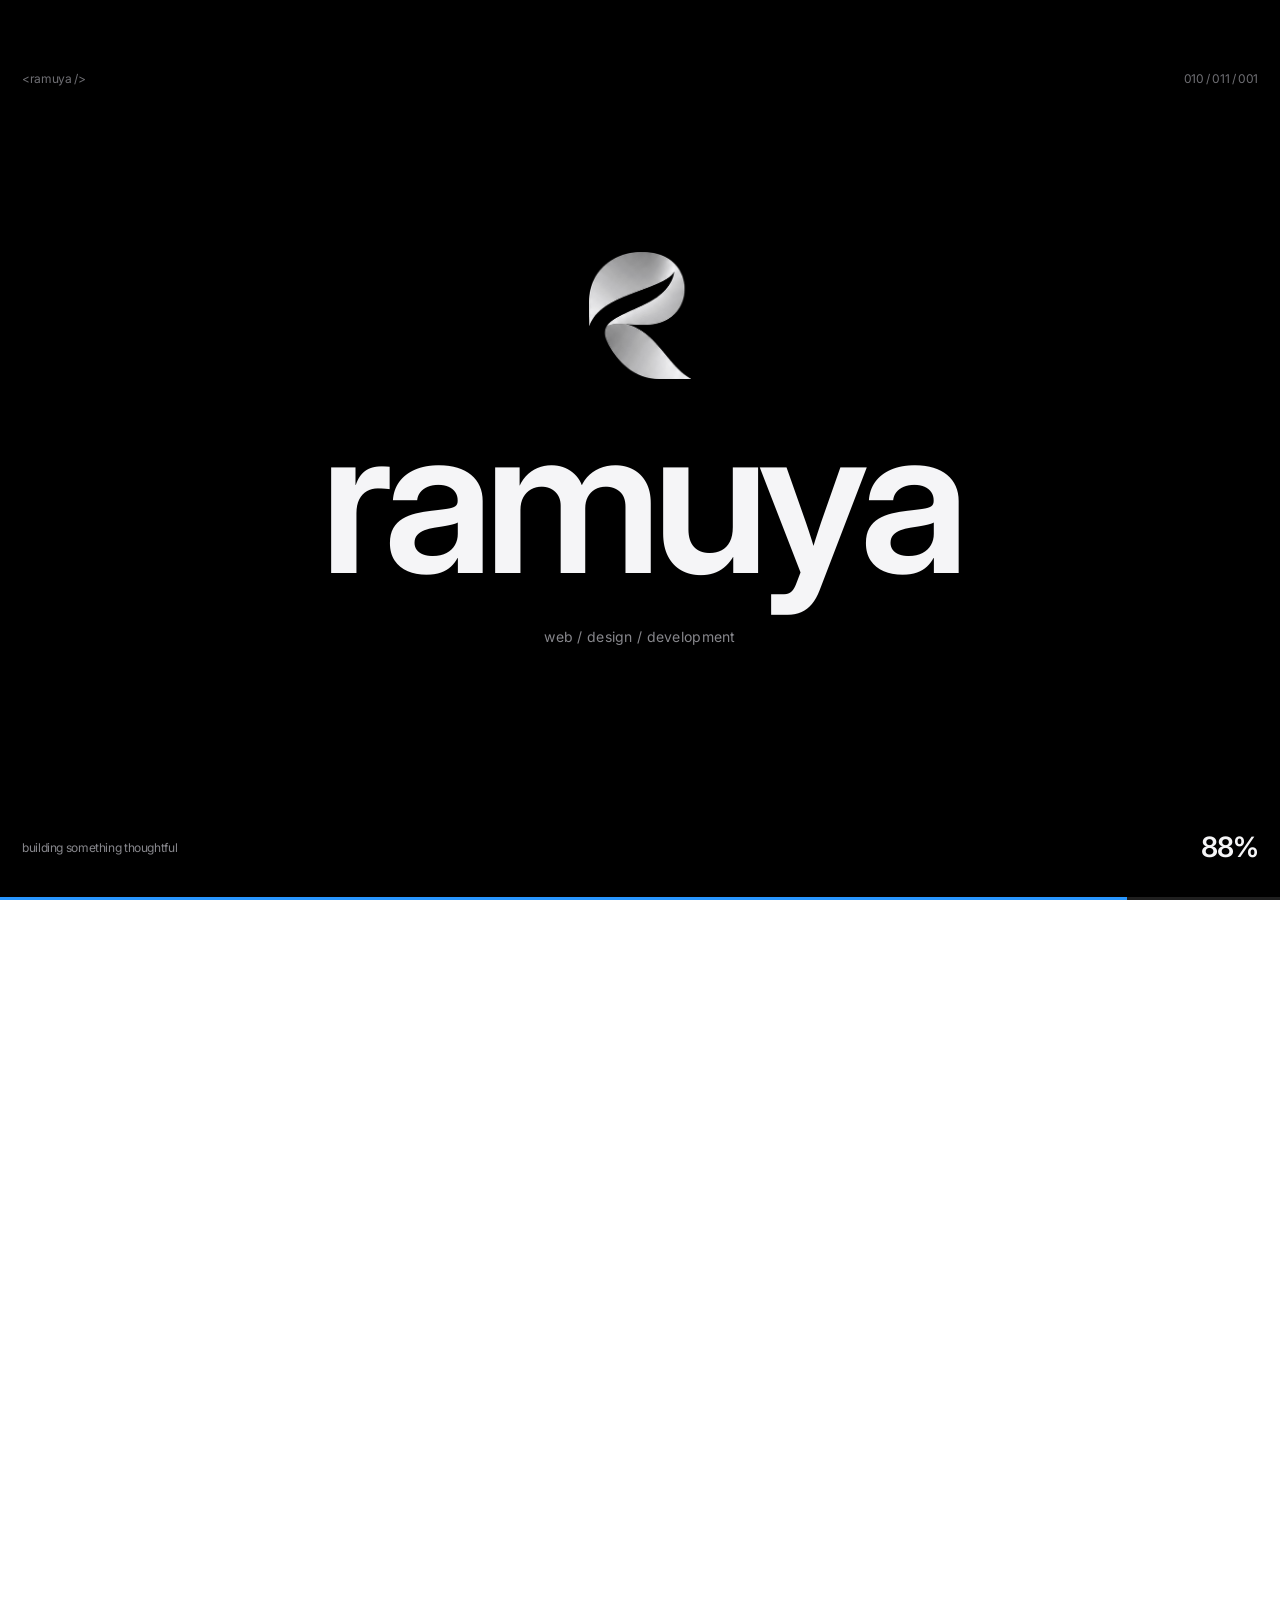
==== commit 47749c84: "Update foto about" ====
--- a/about.html
+++ b/about.html
@@ -65,7 +65,7 @@
 
     <section class="section about-story">
       <div class="about-photo reveal">
-        <div class="portrait-placeholder"><span>R</span><small>creative practice<br>from Indonesia</small></div>
+        <div class="portrait-placeholder"><img src="assets/images/RAMUYA Minimalist Ribbon Logo.png"></div>
       </div>
       <div class="about-copy">
         <p class="eyebrow">01 / my philosophy</p>
--- a/assets/css/style.css
+++ b/assets/css/style.css
@@ -353,7 +353,7 @@
 
 /* About */
 .about-story{display:grid;grid-template-columns:.9fr 1.1fr;gap:6vw;align-items:center}
-.portrait-placeholder{position:relative;display:grid;place-items:center;aspect-ratio:4 / 5;border-radius:var(--radius);overflow:hidden;
+.portrait-placeholder{position:relative;display:grid;place-items:center;aspect-ratio:3 / 3;border-radius:var(--radius);overflow:hidden;
   background:linear-gradient(135deg,#2997ff,#a259ff 55%,#ff7a45)}
 .portrait-placeholder span{font-size:clamp(7rem,16vw,13rem);font-weight:600;letter-spacing:-.06em;color:rgba(255,255,255,.95)}
 .portrait-placeholder small{position:absolute;left:24px;bottom:22px;font-size:13px;line-height:1.4;color:rgba(255,255,255,.85)}
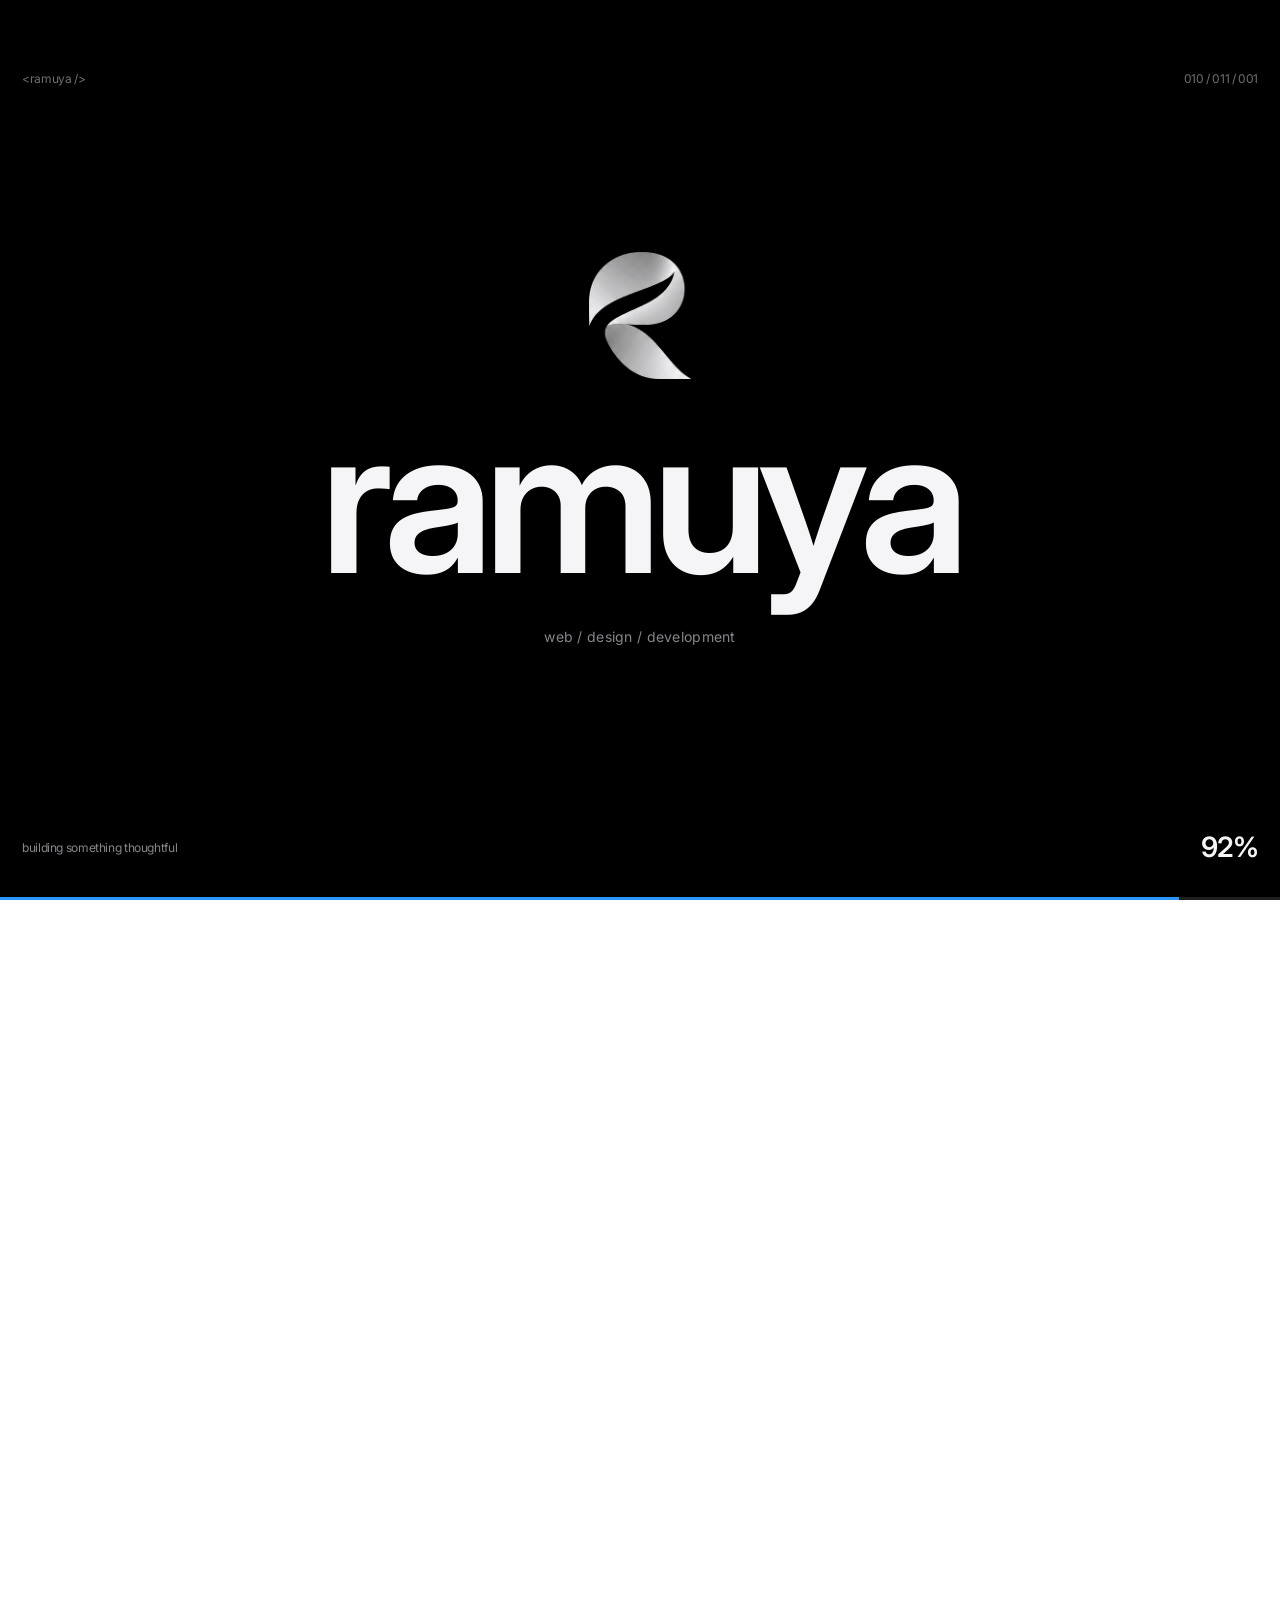
==== commit f0bd0c9f: "Update foto mobile" ====
--- a/about.html
+++ b/about.html
@@ -92,7 +92,7 @@
         <h2 class="title" data-split>Beautiful things<br><span class="grad">take a little movement.</span></h2>
       </div>
       <div class="ambient-stage">
-        <div class="phone3d"><figure class="device phone "><img src="assets/images/nusatrail_mobile.jpeg" alt="Nusa Trail mobile" width="852" height="1599" onerror="this.closest('.device') ? this.closest('.device').remove() : this.remove()"></figure></div>
+        <div class="phone3d"><figure class="device phone "><img src="assets/images/mibaguetto_mobile.jpeg" alt="Nusa Trail mobile" width="852" height="1599" onerror="this.closest('.device') ? this.closest('.device').remove() : this.remove()"></figure></div>
         <span class="chip chip-a">thoughtful</span><span class="chip chip-b">playful</span><span class="chip chip-c">made with care</span>
       </div>
     </section>
